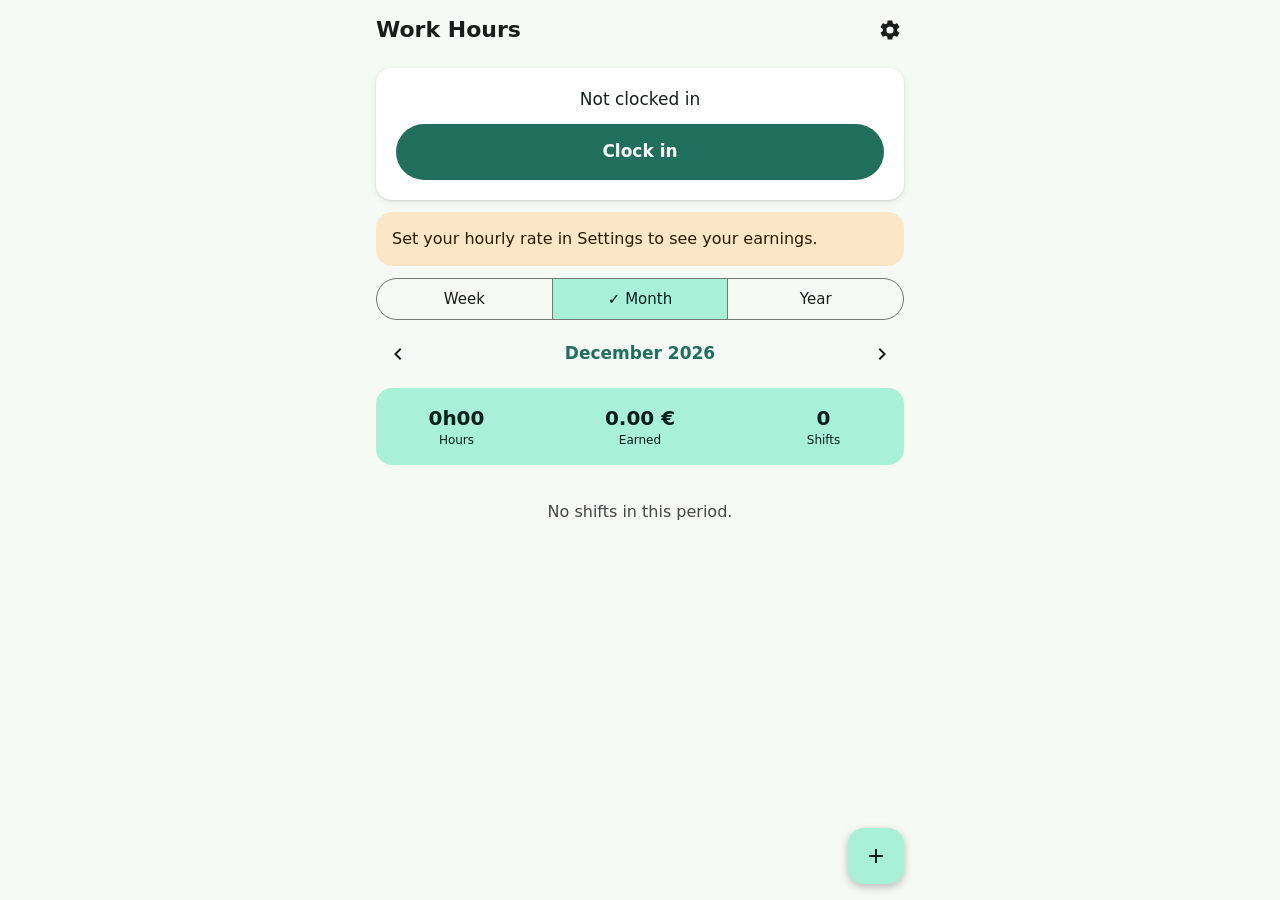
==== index.html @ 09608163 "Add web version (PWA) for iPhone and other devices Same features as the Android app: clock in/out, m" ====
<!doctype html>
<!--
  Work Hours — web version (works on iPhone, Android and computers).
  Files:  index.html (layout) · style.css (look) · model.js (data) · csv.js (import/export)
          app.js (screens + buttons) · sw.js (offline support) · manifest.webmanifest (install info)
-->
<html lang="en">
<head>
  <meta charset="utf-8">
  <meta name="viewport" content="width=device-width, initial-scale=1, viewport-fit=cover">
  <title>Work Hours</title>
  <meta name="description" content="Track your work shifts, hours and earnings.">
  <meta name="theme-color" content="#F5FAF7" media="(prefers-color-scheme: light)">
  <meta name="theme-color" content="#0E1512" media="(prefers-color-scheme: dark)">
  <!-- iPhone "Add to Home Screen": open full screen, with this name and icon -->
  <meta name="apple-mobile-web-app-capable" content="yes">
  <meta name="mobile-web-app-capable" content="yes">
  <meta name="apple-mobile-web-app-title" content="Work Hours">
  <meta name="apple-mobile-web-app-status-bar-style" content="default">
  <link rel="apple-touch-icon" href="icons/icon-180.png">
  <link rel="icon" href="icons/icon.svg" type="image/svg+xml">
  <link rel="manifest" href="manifest.webmanifest">
  <link rel="stylesheet" href="style.css">
</head>
<body>

<!-- ============================== HOME SCREEN ============================== -->
<div id="home" class="view">
  <header class="topbar">
    <h1>Work Hours</h1>
    <button class="icon-btn" id="openSettings" aria-label="Settings">
      <svg viewBox="0 0 24 24" aria-hidden="true"><path d="M19.14 12.94c.04-.3.06-.61.06-.94 0-.32-.02-.64-.07-.94l2.03-1.58a.49.49 0 0 0 .12-.61l-1.92-3.32a.49.49 0 0 0-.59-.22l-2.39.96c-.5-.38-1.03-.7-1.62-.94l-.36-2.54a.48.48 0 0 0-.48-.41h-3.84c-.24 0-.43.17-.47.41l-.36 2.54c-.59.24-1.13.57-1.62.94l-2.39-.96a.49.49 0 0 0-.59.22L2.74 8.87c-.12.21-.08.47.12.61l2.03 1.58c-.05.3-.09.63-.09.94s.02.64.07.94l-2.03 1.58a.49.49 0 0 0-.12.61l1.92 3.32c.12.22.37.29.59.22l2.39-.96c.5.38 1.03.7 1.62.94l.36 2.54c.05.24.24.41.48.41h3.84c.24 0 .44-.17.47-.41l.36-2.54c.59-.24 1.13-.56 1.62-.94l2.39.96c.22.08.47 0 .59-.22l1.92-3.32a.49.49 0 0 0-.12-.61l-2.01-1.58zM12 15.6A3.6 3.6 0 1 1 12 8.4a3.6 3.6 0 0 1 0 7.2z"/></svg>
    </button>
  </header>

  <div class="content">
    <!-- iPhone only, until dismissed: how to install -->
    <div id="installTip" class="card tip" hidden>
      <p>Install it: tap <b>Share</b> <span aria-hidden="true">⎋</span> then <b>Add to Home Screen</b>. It then opens like a normal app and works offline.</p>
      <button class="icon-btn small" id="dismissTip" aria-label="Dismiss">✕</button>
    </div>

    <div id="storageWarning" class="card warning" hidden>
      This browser is blocking storage (Private Browsing?), so your shifts won't be saved.
    </div>

    <!-- Clock in / live timer / Clock out (filled by app.js) -->
    <section id="clockCard" class="card elevated clock"></section>

    <!-- Only shown while no hourly rate is set -->
    <button id="rateReminder" class="card reminder" hidden>Set your hourly rate in Settings to see your earnings.</button>

    <!-- Week | Month | Year -->
    <div class="segmented" role="group" aria-label="Period">
      <button data-period="week">Week</button>
      <button data-period="month">Month</button>
      <button data-period="year">Year</button>
    </div>

    <!-- ◀ title ▶  (tap the title to jump back to today) -->
    <div class="period-nav">
      <button class="icon-btn" id="prevPeriod" aria-label="Previous">
        <svg viewBox="0 0 24 24" aria-hidden="true"><path d="M15.41 7.41 14 6l-6 6 6 6 1.41-1.41L10.83 12z"/></svg>
      </button>
      <button class="period-title" id="periodTitle" title="Back to today"></button>
      <button class="icon-btn" id="nextPeriod" aria-label="Next">
        <svg viewBox="0 0 24 24" aria-hidden="true"><path d="M10 6 8.59 7.41 13.17 12l-4.58 4.59L10 18l6-6z"/></svg>
      </button>
    </div>

    <!-- Totals for the selected period -->
    <section class="card summary">
      <div class="stat"><strong id="sumHours"></strong><span>Hours</span></div>
      <div class="stat wide"><strong id="sumEarned"></strong><span>Earned</span></div>
      <div class="stat"><strong id="sumCount"></strong><span>Shifts</span></div>
    </section>

    <p id="emptyMsg" class="empty" hidden>No shifts in this period.</p>
    <ul id="shiftList" class="shift-list"></ul>
  </div>

  <button class="fab" id="addShift" aria-label="Add shift">
    <svg viewBox="0 0 24 24" aria-hidden="true"><path d="M19 13h-6v6h-2v-6H5v-2h6V5h2v6h6v2z"/></svg>
  </button>
</div>

<!-- ============================== SETTINGS SCREEN ============================== -->
<div id="settings" class="view" hidden>
  <header class="topbar">
    <button class="icon-btn" id="closeSettings" aria-label="Back">
      <svg viewBox="0 0 24 24" aria-hidden="true"><path d="M20 11H7.83l5.59-5.59L12 4l-8 8 8 8 1.41-1.41L7.83 13H20v-2z"/></svg>
    </button>
    <h1>Settings</h1>
  </header>

  <div class="content">
    <h2>Pay</h2>
    <div class="row">
      <label class="field grow"><span>Hourly rate</span>
        <input id="setRate" inputmode="decimal" autocomplete="off" placeholder="e.g. 14,95">
      </label>
      <label class="field"><span>Currency</span>
        <input id="setCurrency" maxlength="4" autocomplete="off">
      </label>
    </div>
    <p class="hint">New shifts use this rate. Existing shifts keep the rate they were saved with; tap a shift to change it.</p>
    <label class="field"><span>Default unpaid break (minutes)</span>
      <input id="setBreak" inputmode="numeric" autocomplete="off">
    </label>

    <hr>
    <h2>Data</h2>
    <p class="hint">
      Your shifts are saved <b>only on this device, in this browser</b>. Nobody else can see them.
      On iPhone, add the app to your Home Screen so Safari doesn't clear the data,
      and export a CSV now and then as a backup.
    </p>
    <p class="hint">
      Import a CSV with columns: date, start, end, break minutes, rate, note. Only date, start and end
      are required; ',' or ';' separators both work. Shifts that already exist are skipped.
      Files exported from the Android app work here too.
    </p>
    <div class="row">
      <button class="btn filled" id="importBtn">Import CSV</button>
      <button class="btn outlined" id="exportBtn">Export CSV</button>
    </div>
    <input type="file" id="importFile" accept=".csv,text/csv,text/plain" hidden>

    <hr>
    <div class="card">
      <h3>Shyfter</h3>
      <p class="small">
        Shyfter's API only accepts keys created by an account admin, so automatic sync isn't available
        with a regular employee login. Use Clock in / Clock out here alongside Shyfter,
        or import a CSV export of your clockings.
      </p>
    </div>
  </div>
</div>

<!-- ============================== ADD / EDIT SHIFT ============================== -->
<dialog id="shiftDialog" aria-labelledby="dlgTitle">
  <form id="shiftForm" novalidate>
    <!-- autofocus here so opening the dialog doesn't pop up the keyboard / date picker -->
    <h2 id="dlgTitle" tabindex="-1" autofocus>Add shift</h2>
    <label class="field"><span>Date</span><input type="date" id="fDate" required></label>
    <div class="row">
      <label class="field"><span>Start</span><input type="time" id="fStart" required></label>
      <label class="field"><span id="fEndLabel">End</span><input type="time" id="fEnd" required></label>
    </div>
    <div class="row">
      <label class="field"><span>Break (min)</span><input id="fBreak" inputmode="numeric" autocomplete="off"></label>
      <label class="field"><span id="fRateLabel">Rate (€/h)</span><input id="fRate" inputmode="decimal" autocomplete="off"></label>
    </div>
    <label class="field"><span>Note (optional)</span><input id="fNote" maxlength="200" autocomplete="off"></label>
    <p id="fPreview" class="preview"></p>
    <button type="button" class="btn text danger" id="fDelete">Delete shift</button>
    <div class="dialog-actions">
      <button type="button" class="btn text" id="fCancel">Cancel</button>
      <button type="submit" class="btn text" id="fSave">Save</button>
    </div>
  </form>
</dialog>

<div id="toast" role="status" aria-live="polite" hidden></div>

<script src="model.js"></script>
<script src="csv.js"></script>
<script src="app.js"></script>
</body>
</html>
---- style.css ----
/* ==================================================================================
   style.css — colours and layout. Light/dark follows the phone's setting.
   ► To change the app colour, edit --primary (and its dark-mode value below).
   ================================================================================== */

:root {
  color-scheme: light;
  --bg: #F5FAF7;
  --surface: #FFFFFF;
  --card: #E9F0EC;
  --text: #161D1A;
  --muted: #404945;
  --primary: #1F6F5C;
  --on-primary: #FFFFFF;
  --primary-container: #A9F0D8;
  --on-primary-container: #00201A;
  --reminder: #FBE7C6;
  --on-reminder: #2B1B00;
  --error: #BA1A1A;
  --on-error: #FFFFFF;
  --outline: #707975;
  --outline-variant: #C0C9C4;
  --shadow: 0 1px 3px rgba(0, 0, 0, .12), 0 2px 8px rgba(0, 0, 0, .06);
}

@media (prefers-color-scheme: dark) {
  :root {
    color-scheme: dark;
    --bg: #0E1512;
    --surface: #1A211E;
    --card: #222A27;
    --text: #DEE4E0;
    --muted: #BFC9C3;
    --primary: #7FD8BE;
    --on-primary: #00382D;
    --primary-container: #005141;
    --on-primary-container: #A9F0D8;
    --reminder: #4D3A12;
    --on-reminder: #FFDEA6;
    --error: #FFB4AB;
    --on-error: #690005;
    --outline: #89938E;
    --outline-variant: #404945;
    --shadow: 0 1px 3px rgba(0, 0, 0, .5);
  }
}

* { box-sizing: border-box; }
html { -webkit-text-size-adjust: 100%; }
body {
  margin: 0;
  background: var(--bg);
  color: var(--text);
  font: 16px/1.4 -apple-system, BlinkMacSystemFont, "Segoe UI", Roboto, system-ui, sans-serif;
  -webkit-tap-highlight-color: transparent;
}
[hidden] { display: none !important; }
button { font: inherit; color: inherit; background: none; border: 0; padding: 0; cursor: pointer; }
svg { fill: currentColor; }

/* ---------- Screen layout ---------- */
.view {
  max-width: 560px;
  margin: 0 auto;
  padding-bottom: calc(104px + env(safe-area-inset-bottom));
}
.topbar {
  position: sticky;
  top: 0;
  z-index: 5;
  display: flex;
  align-items: center;
  gap: 4px;
  padding: calc(env(safe-area-inset-top) + 8px) max(8px, env(safe-area-inset-right)) 8px max(8px, env(safe-area-inset-left));
  background: var(--bg);
}
.topbar h1 { flex: 1; margin: 0 8px; font-size: 22px; font-weight: 600; }
.content {
  display: flex;
  flex-direction: column;
  gap: 12px;
  padding: 8px max(16px, env(safe-area-inset-right)) 0 max(16px, env(safe-area-inset-left));
}
.content h2 { margin: 8px 0 0; font-size: 17px; font-weight: 600; }
.content h3 { margin: 0 0 6px; font-size: 15px; font-weight: 600; }
hr { width: 100%; margin: 4px 0; border: 0; border-top: 1px solid var(--outline-variant); }
.row { display: flex; gap: 12px; width: 100%; }
.row > * { flex: 1 1 0; min-width: 0; }
.row > .grow { flex-grow: 2; }
.muted { color: var(--muted); }
.small { font-size: 13px; margin: 0; }
.hint { margin: 0; font-size: 13px; color: var(--muted); }

/* ---------- Buttons ---------- */
.icon-btn { flex: none; display: grid; place-items: center; width: 44px; height: 44px; border-radius: 50%; }
.icon-btn svg { width: 24px; height: 24px; }
.icon-btn.small { width: 32px; height: 32px; font-size: 14px; }
.icon-btn:active { background: var(--card); }

.btn {
  display: inline-flex;
  align-items: center;
  justify-content: center;
  height: 44px;
  padding: 0 20px;
  border-radius: 999px;
  font-size: 15px;
  font-weight: 600;
}
.btn.big { width: 100%; height: 56px; font-size: 17px; }
.btn.filled { background: var(--primary); color: var(--on-primary); }
.btn.outlined { border: 1px solid var(--outline); color: var(--primary); }
.btn.danger-filled { background: var(--error); color: var(--on-error); }
.btn.text { padding: 0 12px; color: var(--primary); }
.btn.text.danger { color: var(--error); }
.btn:disabled { opacity: .38; cursor: default; }
.btn:active:not(:disabled) { filter: brightness(.9); }

/* ---------- Cards ---------- */
.card { padding: 16px; border-radius: 16px; background: var(--card); }
.card.elevated { background: var(--surface); box-shadow: var(--shadow); }
.reminder { width: 100%; text-align: left; background: var(--reminder); color: var(--on-reminder); }
.warning { background: var(--error); color: var(--on-error); }
.tip { display: flex; align-items: flex-start; gap: 8px; }
.tip p { flex: 1; margin: 0; font-size: 14px; }

/* Clock card */
.clock { display: flex; flex-direction: column; align-items: center; gap: 4px; padding: 20px; text-align: center; }
.clock-label { margin: 0 0 8px; font-size: 17px; font-weight: 500; }
.clock .clock-label.active { margin: 0; }
.timer {
  margin: 0;
  font: 500 44px/1.15 ui-monospace, "SF Mono", Menlo, Consolas, monospace;
  font-variant-numeric: tabular-nums;
}
.so-far { margin: 0; color: var(--muted); }
.clock .row { margin-top: 12px; }

/* Week | Month | Year */
.segmented { display: flex; overflow: hidden; border: 1px solid var(--outline); border-radius: 999px; }
.segmented button { flex: 1; height: 40px; font-size: 15px; font-weight: 500; }
.segmented button + button { border-left: 1px solid var(--outline); }
.segmented button[aria-pressed="true"] { background: var(--primary-container); color: var(--on-primary-container); }
.segmented button[aria-pressed="true"]::before { content: "✓ "; }

/* ◀ title ▶ */
.period-nav { display: flex; align-items: center; }
.period-title { flex: 1; height: 44px; border-radius: 999px; color: var(--primary); font-size: 17px; font-weight: 600; }
.period-title:active { background: var(--card); }

/* Totals */
.summary { display: flex; padding: 16px 4px; background: var(--primary-container); color: var(--on-primary-container); }
.stat { flex: 1; display: flex; flex-direction: column; align-items: center; min-width: 0; }
.stat.wide { flex: 1.4; }
.stat strong { max-width: 100%; overflow: hidden; font-size: 20px; font-weight: 650; white-space: nowrap; text-overflow: ellipsis; }
.stat span { font-size: 12px; font-weight: 500; }

/* Shift list */
.shift-list { display: flex; flex-direction: column; gap: 12px; margin: 0; padding: 0; list-style: none; }
.shift { display: flex; align-items: center; gap: 12px; width: 100%; text-align: left; }
.shift:active { filter: brightness(.96); }
.shift-main { flex: 1; display: flex; flex-direction: column; min-width: 0; }
.shift-side { display: flex; flex-direction: column; align-items: flex-end; }
.shift-main strong, .shift-side strong { font-size: 17px; font-weight: 600; }
.shift-main span { font-size: 15px; }
.shift-main .note { overflow: hidden; font-size: 13px; white-space: nowrap; text-overflow: ellipsis; }
.money { color: var(--primary); font-size: 15px; }
.empty { margin: 0; padding: 24px; color: var(--muted); text-align: center; }

/* + button, kept inside the 560px column on wide screens */
.fab {
  position: fixed;
  right: max(16px, env(safe-area-inset-right), calc((100vw - 560px) / 2 + 16px));
  bottom: calc(16px + env(safe-area-inset-bottom));
  display: grid;
  place-items: center;
  width: 56px;
  height: 56px;
  border-radius: 16px;
  background: var(--primary-container);
  color: var(--on-primary-container);
  box-shadow: 0 3px 8px rgba(0, 0, 0, .25);
}
.fab svg { width: 24px; height: 24px; }

/* ---------- Form fields ---------- */
.field { display: flex; flex-direction: column; gap: 4px; }
.field > span { font-size: 13px; font-weight: 500; color: var(--muted); }
.field input {
  display: block;
  width: 100%;
  height: 48px;
  padding: 0 12px;
  border: 1px solid var(--outline);
  border-radius: 10px;
  background: var(--surface);
  color: var(--text);
  font: inherit;
  font-size: 16px; /* 16px or more stops iPhone from zooming in when you tap a field */
  -webkit-appearance: none;
  appearance: none;
}
.field input:focus { outline: 2px solid var(--primary); outline-offset: -2px; }
.field input.invalid { border-color: var(--error); outline-color: var(--error); }
input::-webkit-date-and-time-value { text-align: left; }

/* ---------- Add / Edit dialog ---------- */
dialog {
  width: min(100% - 32px, 440px);
  max-height: calc(100% - 48px);
  padding: 0;
  border: 0;
  border-radius: 28px;
  background: var(--surface);
  color: var(--text);
  box-shadow: 0 8px 32px rgba(0, 0, 0, .3);
}
dialog::backdrop { background: rgba(0, 0, 0, .4); }
dialog form { display: flex; flex-direction: column; gap: 12px; padding: 24px; }
dialog h2 { margin: 0 0 4px; font-size: 22px; font-weight: 500; outline: none; }
.preview { min-height: 1.4em; margin: 0; font-size: 15px; font-weight: 600; }
#fDelete { align-self: flex-start; margin-left: -12px; }
.dialog-actions { display: flex; justify-content: flex-end; gap: 8px; }

/* ---------- Small message at the bottom ---------- */
#toast {
  position: fixed;
  left: 50%;
  bottom: calc(88px + env(safe-area-inset-bottom));
  z-index: 100;
  max-width: calc(100% - 32px);
  padding: 12px 18px;
  border-radius: 12px;
  background: var(--text);
  color: var(--bg);
  font-size: 14px;
  box-shadow: var(--shadow);
  transform: translateX(-50%);
}
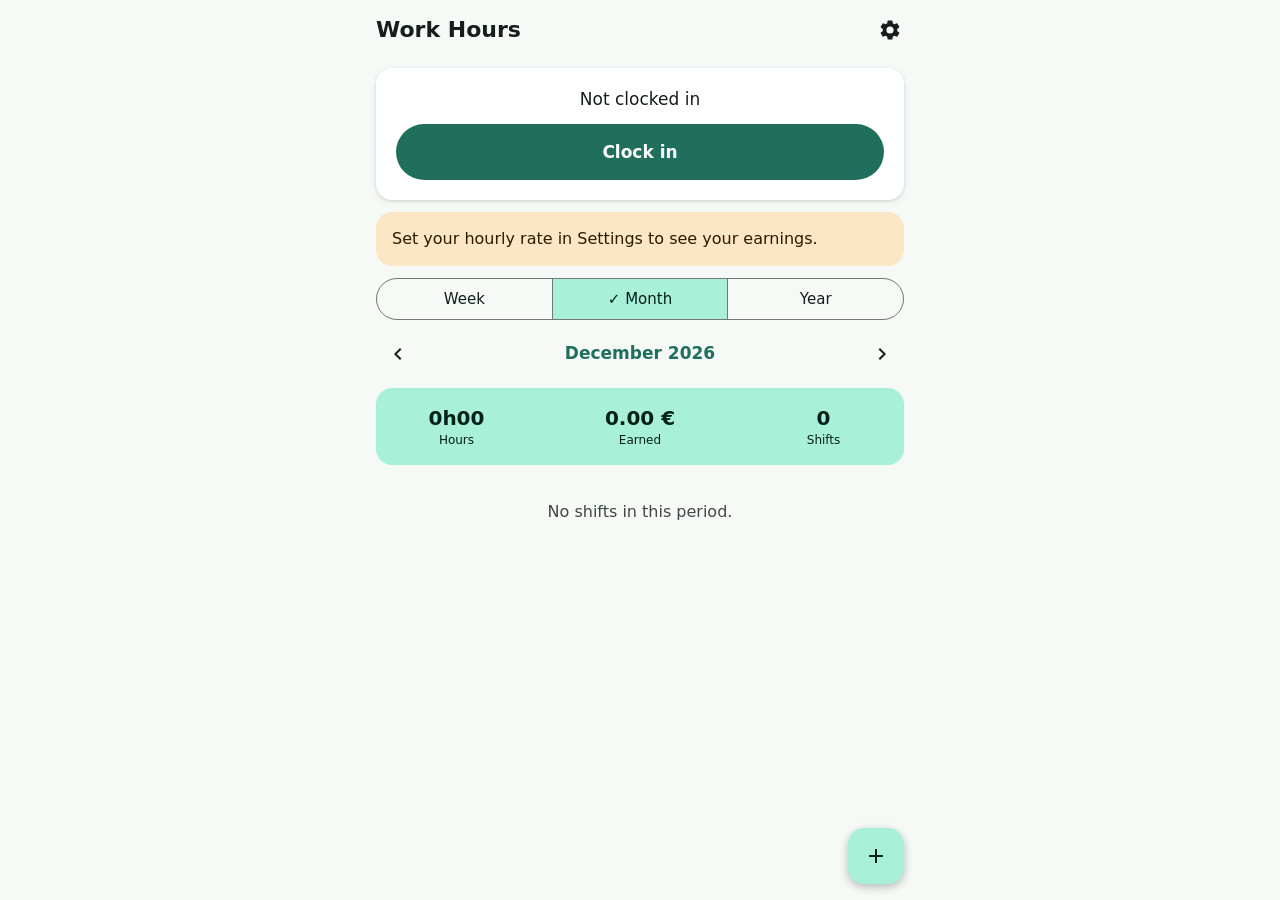
==== commit dbf84ca0: "Web: language choice (EN, FR, NL, ES, PT, ZH, JA) Settings > Language picks the UI language; default" ====
--- a/index.html
+++ b/index.html
@@ -1,8 +1,10 @@
 <!doctype html>
 <!--
   Work Hours — web version (works on iPhone, Android and computers).
-  Files:  index.html (layout) · style.css (look) · model.js (data) · csv.js (import/export)
-          app.js (screens + buttons) · sw.js (offline support) · manifest.webmanifest (install info)
+  Files:  index.html (layout) · style.css (look) · i18n.js (translations) · model.js (data)
+          csv.js (import/export) · app.js (screens + buttons) · sw.js (offline support)
+          manifest.webmanifest (install info) · aide.html (French user guide)
+  Texts: elements marked data-i18n="key" get their text from i18n.js in the chosen language.
 -->
 <html lang="en">
 <head>
@@ -28,7 +30,7 @@
 <div id="home" class="view">
   <header class="topbar">
     <h1>Work Hours</h1>
-    <button class="icon-btn" id="openSettings" aria-label="Settings">
+    <button class="icon-btn" id="openSettings" data-i18n-aria="settings">
       <svg viewBox="0 0 24 24" aria-hidden="true"><path d="M19.14 12.94c.04-.3.06-.61.06-.94 0-.32-.02-.64-.07-.94l2.03-1.58a.49.49 0 0 0 .12-.61l-1.92-3.32a.49.49 0 0 0-.59-.22l-2.39.96c-.5-.38-1.03-.7-1.62-.94l-.36-2.54a.48.48 0 0 0-.48-.41h-3.84c-.24 0-.43.17-.47.41l-.36 2.54c-.59.24-1.13.57-1.62.94l-2.39-.96a.49.49 0 0 0-.59.22L2.74 8.87c-.12.21-.08.47.12.61l2.03 1.58c-.05.3-.09.63-.09.94s.02.64.07.94l-2.03 1.58a.49.49 0 0 0-.12.61l1.92 3.32c.12.22.37.29.59.22l2.39-.96c.5.38 1.03.7 1.62.94l.36 2.54c.05.24.24.41.48.41h3.84c.24 0 .44-.17.47-.41l.36-2.54c.59-.24 1.13-.56 1.62-.94l2.39.96c.22.08.47 0 .59-.22l1.92-3.32a.49.49 0 0 0-.12-.61l-2.01-1.58zM12 15.6A3.6 3.6 0 1 1 12 8.4a3.6 3.6 0 0 1 0 7.2z"/></svg>
     </button>
   </header>
@@ -36,50 +38,48 @@
   <div class="content">
     <!-- iPhone only, until dismissed: how to install -->
     <div id="installTip" class="card tip" hidden>
-      <p>Install it: tap <b>Share</b> <span aria-hidden="true">⎋</span> then <b>Add to Home Screen</b>. It then opens like a normal app and works offline.</p>
-      <button class="icon-btn small" id="dismissTip" aria-label="Dismiss">✕</button>
+      <p data-i18n-html="installTip"></p>
+      <button class="icon-btn small" id="dismissTip" data-i18n-aria="dismiss">✕</button>
     </div>
 
-    <div id="storageWarning" class="card warning" hidden>
-      This browser is blocking storage (Private Browsing?), so your shifts won't be saved.
-    </div>
+    <div id="storageWarning" class="card warning" data-i18n="storageWarning" hidden></div>
 
     <!-- Clock in / live timer / Clock out (filled by app.js) -->
     <section id="clockCard" class="card elevated clock"></section>
 
     <!-- Only shown while no hourly rate is set -->
-    <button id="rateReminder" class="card reminder" hidden>Set your hourly rate in Settings to see your earnings.</button>
+    <button id="rateReminder" class="card reminder" data-i18n="rateReminder" hidden></button>
 
     <!-- Week | Month | Year -->
-    <div class="segmented" role="group" aria-label="Period">
-      <button data-period="week">Week</button>
-      <button data-period="month">Month</button>
-      <button data-period="year">Year</button>
+    <div class="segmented" role="group" data-i18n-aria="period">
+      <button data-period="week" data-i18n="week"></button>
+      <button data-period="month" data-i18n="month"></button>
+      <button data-period="year" data-i18n="year"></button>
     </div>
 
     <!-- ◀ title ▶  (tap the title to jump back to today) -->
     <div class="period-nav">
-      <button class="icon-btn" id="prevPeriod" aria-label="Previous">
+      <button class="icon-btn" id="prevPeriod" data-i18n-aria="prev">
         <svg viewBox="0 0 24 24" aria-hidden="true"><path d="M15.41 7.41 14 6l-6 6 6 6 1.41-1.41L10.83 12z"/></svg>
       </button>
-      <button class="period-title" id="periodTitle" title="Back to today"></button>
-      <button class="icon-btn" id="nextPeriod" aria-label="Next">
+      <button class="period-title" id="periodTitle" data-i18n-title="backToToday"></button>
+      <button class="icon-btn" id="nextPeriod" data-i18n-aria="next">
         <svg viewBox="0 0 24 24" aria-hidden="true"><path d="M10 6 8.59 7.41 13.17 12l-4.58 4.59L10 18l6-6z"/></svg>
       </button>
     </div>
 
     <!-- Totals for the selected period -->
     <section class="card summary">
-      <div class="stat"><strong id="sumHours"></strong><span>Hours</span></div>
-      <div class="stat wide"><strong id="sumEarned"></strong><span>Earned</span></div>
-      <div class="stat"><strong id="sumCount"></strong><span>Shifts</span></div>
+      <div class="stat"><strong id="sumHours"></strong><span data-i18n="hours"></span></div>
+      <div class="stat wide"><strong id="sumEarned"></strong><span data-i18n="earned"></span></div>
+      <div class="stat"><strong id="sumCount"></strong><span data-i18n="shifts"></span></div>
     </section>
 
-    <p id="emptyMsg" class="empty" hidden>No shifts in this period.</p>
+    <p id="emptyMsg" class="empty" data-i18n="noShifts" hidden></p>
     <ul id="shiftList" class="shift-list"></ul>
   </div>
 
-  <button class="fab" id="addShift" aria-label="Add shift">
+  <button class="fab" id="addShift" data-i18n-aria="addShift">
     <svg viewBox="0 0 24 24" aria-hidden="true"><path d="M19 13h-6v6h-2v-6H5v-2h6V5h2v6h6v2z"/></svg>
   </button>
 </div>
@@ -87,53 +87,49 @@
 <!-- ============================== SETTINGS SCREEN ============================== -->
 <div id="settings" class="view" hidden>
   <header class="topbar">
-    <button class="icon-btn" id="closeSettings" aria-label="Back">
+    <button class="icon-btn" id="closeSettings" data-i18n-aria="back">
       <svg viewBox="0 0 24 24" aria-hidden="true"><path d="M20 11H7.83l5.59-5.59L12 4l-8 8 8 8 1.41-1.41L7.83 13H20v-2z"/></svg>
     </button>
-    <h1>Settings</h1>
+    <h1 data-i18n="settings"></h1>
   </header>
 
   <div class="content">
-    <h2>Pay</h2>
+    <!-- Language (choices come from LANGUAGES in i18n.js) -->
+    <label class="field"><span>🌐 <span data-i18n="language"></span></span>
+      <select id="setLanguage"></select>
+    </label>
+
+    <hr>
+    <h2 data-i18n="pay"></h2>
     <div class="row">
-      <label class="field grow"><span>Hourly rate</span>
-        <input id="setRate" inputmode="decimal" autocomplete="off" placeholder="e.g. 14,95">
+      <label class="field grow"><span data-i18n="hourlyRate"></span>
+        <input id="setRate" inputmode="decimal" autocomplete="off" data-i18n-placeholder="ratePlaceholder">
       </label>
-      <label class="field"><span>Currency</span>
+      <label class="field"><span data-i18n="currency"></span>
         <input id="setCurrency" maxlength="4" autocomplete="off">
       </label>
     </div>
-    <p class="hint">New shifts use this rate. Existing shifts keep the rate they were saved with; tap a shift to change it.</p>
-    <label class="field"><span>Default unpaid break (minutes)</span>
+    <p class="hint" data-i18n="rateHint"></p>
+    <label class="field"><span data-i18n="defaultBreak"></span>
       <input id="setBreak" inputmode="numeric" autocomplete="off">
     </label>
 
     <hr>
-    <h2>Data</h2>
-    <p class="hint">
-      Your shifts are saved <b>only on this device, in this browser</b>. Nobody else can see them.
-      On iPhone, add the app to your Home Screen so Safari doesn't clear the data,
-      and export a CSV now and then as a backup.
-    </p>
-    <p class="hint">
-      Import a CSV with columns: date, start, end, break minutes, rate, note. Only date, start and end
-      are required; ',' or ';' separators both work. Shifts that already exist are skipped.
-      Files exported from the Android app work here too.
-    </p>
+    <h2 data-i18n="data"></h2>
+    <p class="hint" data-i18n-html="dataPrivacy"></p>
+    <p class="hint" data-i18n="importHelp"></p>
     <div class="row">
-      <button class="btn filled" id="importBtn">Import CSV</button>
-      <button class="btn outlined" id="exportBtn">Export CSV</button>
+      <button class="btn filled" id="importBtn" data-i18n="importCsv"></button>
+      <button class="btn outlined" id="exportBtn" data-i18n="exportCsv"></button>
     </div>
     <input type="file" id="importFile" accept=".csv,text/csv,text/plain" hidden>
 
     <hr>
+    <a class="btn outlined" href="aide.html" data-i18n="guide"></a>
+
     <div class="card">
       <h3>Shyfter</h3>
-      <p class="small">
-        Shyfter's API only accepts keys created by an account admin, so automatic sync isn't available
-        with a regular employee login. Use Clock in / Clock out here alongside Shyfter,
-        or import a CSV export of your clockings.
-      </p>
+      <p class="small" data-i18n="shyfter"></p>
     </div>
   </div>
 </div>
@@ -142,28 +138,29 @@
 <dialog id="shiftDialog" aria-labelledby="dlgTitle">
   <form id="shiftForm" novalidate>
     <!-- autofocus here so opening the dialog doesn't pop up the keyboard / date picker -->
-    <h2 id="dlgTitle" tabindex="-1" autofocus>Add shift</h2>
-    <label class="field"><span>Date</span><input type="date" id="fDate" required></label>
+    <h2 id="dlgTitle" tabindex="-1" autofocus></h2>
+    <label class="field"><span data-i18n="date"></span><input type="date" id="fDate" required></label>
     <div class="row">
-      <label class="field"><span>Start</span><input type="time" id="fStart" required></label>
-      <label class="field"><span id="fEndLabel">End</span><input type="time" id="fEnd" required></label>
+      <label class="field"><span data-i18n="start"></span><input type="time" id="fStart" required></label>
+      <label class="field"><span id="fEndLabel"></span><input type="time" id="fEnd" required></label>
     </div>
     <div class="row">
-      <label class="field"><span>Break (min)</span><input id="fBreak" inputmode="numeric" autocomplete="off"></label>
-      <label class="field"><span id="fRateLabel">Rate (€/h)</span><input id="fRate" inputmode="decimal" autocomplete="off"></label>
+      <label class="field"><span data-i18n="breakMin"></span><input id="fBreak" inputmode="numeric" autocomplete="off"></label>
+      <label class="field"><span id="fRateLabel"></span><input id="fRate" inputmode="decimal" autocomplete="off"></label>
     </div>
-    <label class="field"><span>Note (optional)</span><input id="fNote" maxlength="200" autocomplete="off"></label>
+    <label class="field"><span data-i18n="note"></span><input id="fNote" maxlength="200" autocomplete="off"></label>
     <p id="fPreview" class="preview"></p>
-    <button type="button" class="btn text danger" id="fDelete">Delete shift</button>
+    <button type="button" class="btn text danger" id="fDelete"></button>
     <div class="dialog-actions">
-      <button type="button" class="btn text" id="fCancel">Cancel</button>
-      <button type="submit" class="btn text" id="fSave">Save</button>
+      <button type="button" class="btn text" id="fCancel" data-i18n="cancel"></button>
+      <button type="submit" class="btn text" id="fSave" data-i18n="save"></button>
     </div>
   </form>
 </dialog>
 
 <div id="toast" role="status" aria-live="polite" hidden></div>
 
+<script src="i18n.js"></script>
 <script src="model.js"></script>
 <script src="csv.js"></script>
 <script src="app.js"></script>
--- a/style.css
+++ b/style.css
@@ -106,8 +106,11 @@
   border-radius: 999px;
   font-size: 15px;
   font-weight: 600;
-}
-.btn.big { width: 100%; height: 56px; font-size: 17px; }
+  line-height: 1.2;
+  text-align: center; /* long translations wrap onto two centred lines */
+}
+a.btn { text-decoration: none; }
+.btn.big { width: 100%; height: 56px; padding: 0 12px; font-size: 17px; }
 .btn.filled { background: var(--primary); color: var(--on-primary); }
 .btn.outlined { border: 1px solid var(--outline); color: var(--primary); }
 .btn.danger-filled { background: var(--error); color: var(--on-error); }
@@ -186,7 +189,7 @@
 /* ---------- Form fields ---------- */
 .field { display: flex; flex-direction: column; gap: 4px; }
 .field > span { font-size: 13px; font-weight: 500; color: var(--muted); }
-.field input {
+.field input, .field select {
   display: block;
   width: 100%;
   height: 48px;
@@ -200,7 +203,15 @@
   -webkit-appearance: none;
   appearance: none;
 }
-.field input:focus { outline: 2px solid var(--primary); outline-offset: -2px; }
+.field input:focus, .field select:focus { outline: 2px solid var(--primary); outline-offset: -2px; }
+/* Drop-down arrow for the language menu (the default one is removed by appearance: none) */
+.field select {
+  padding-right: 40px;
+  background-image: linear-gradient(45deg, transparent 50%, var(--muted) 50%), linear-gradient(135deg, var(--muted) 50%, transparent 50%);
+  background-position: calc(100% - 22px) 21px, calc(100% - 16px) 21px;
+  background-size: 6px 6px;
+  background-repeat: no-repeat;
+}
 .field input.invalid { border-color: var(--error); outline-color: var(--error); }
 input::-webkit-date-and-time-value { text-align: left; }
 
